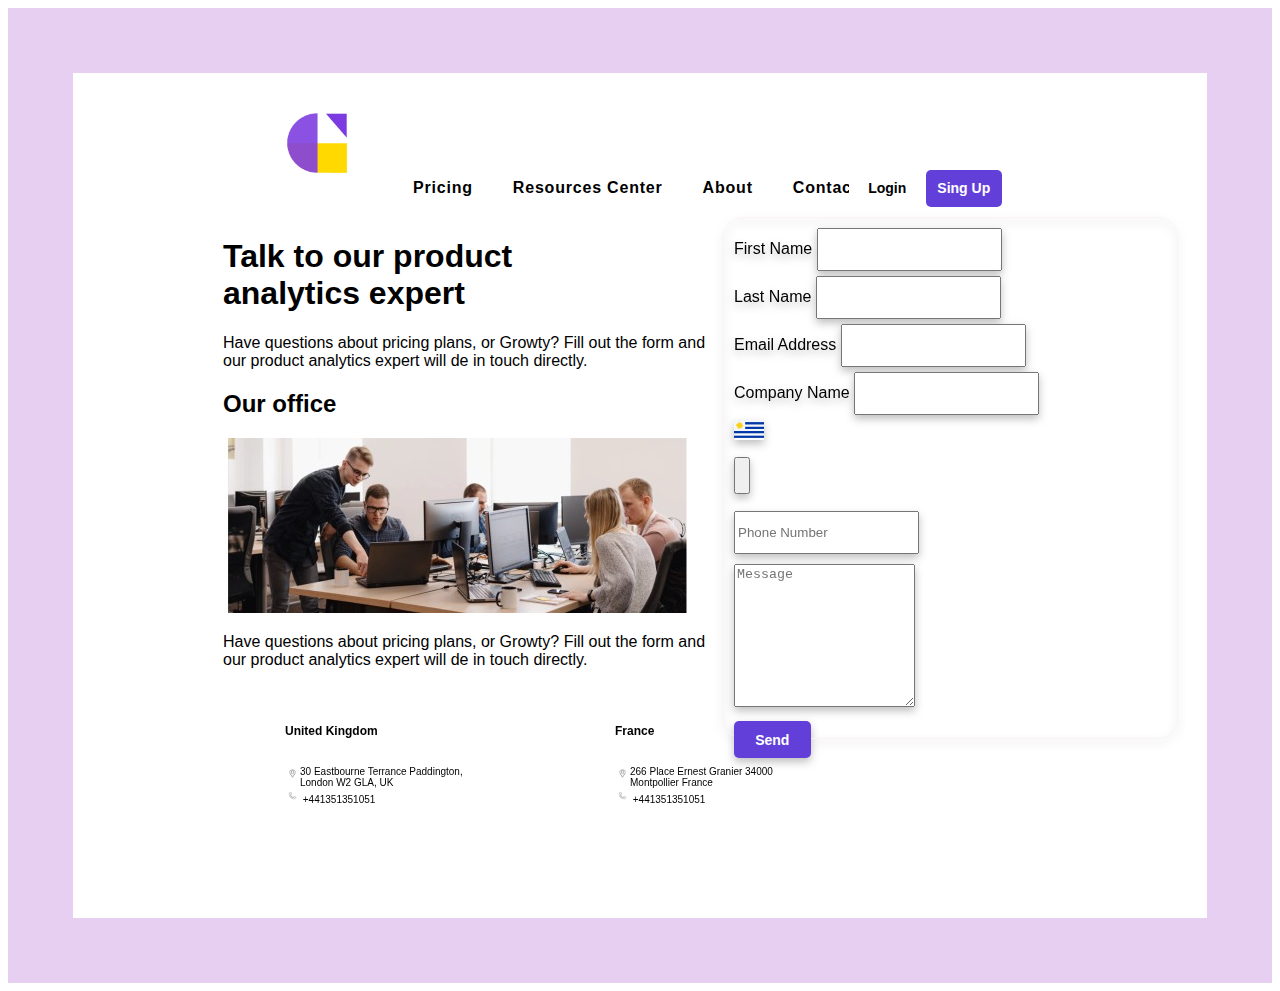
==== index.html @ 48458523 "arreglo error de priettier en html" ====
<!DOCTYPE html>
<html lang="en">
  <head>
    <meta charset="UTF-8" />
    <meta http-equiv="X-UA-Compatible" content="IE=edge" />
    <meta name="viewport" content="width=device-width, initial-scale=1.0" />
    <link rel="stylesheet" href="./styles/global.css" />
    <link
      href="https://fonts.google.com/specimen/Inter+Tight?query=inter"
      rel="stylesheet"
    />
    <link
      rel="icon"
      type="image/G-icon"
      href="/assets/images/icon/logo-Figma.ico"
    />
    <title>Proyecto Figma Html</title>
    <link
      href="https://cdn.jsdelivr.net/npm/bootstrap@5.3.0/dist/css/bootstrap.min.css"
      rel="stylesheet"
      integrity="sha384-9ndCyUaIbzAi2FUVXJi0CjmCapSmO7SnpJef0486qhLnuZ2cdeRhO02iuK6FUUVM"
      crossorigin="anonymous"
    />
  </head>

  <body class="body" style="border-color: #e7cff2">
    <header class="header-container">
      <div class="menu">
        <div class="logo-menu">
          <img
            width="100px"
            src="./assets/images/logo Figma.png"
            alt="Logo Figma"
          />
        </div>

        <nav class="space-menu">
          <a class="space-menu">Pricing</a>
          <a class="space-menu">Resources Center</a>
          <a class="space-menu">About</a>
          <a class="space-menu">Contact</a>
        </nav>

        <div class="button-nav">
          <button class="button white" onclick="login('registro')">
            Login
          </button>
          <button class="button violet" onclick="login('inicio')">
            Sing Up
          </button>
        </div>
      </div>
    </header>

    <main class="main">
      <div>
        <h1>Talk to our product <br />analytics expert</h1>
        <p id="parrafo" nav class="p-container">
          Have questions about pricing plans, or Growty? Fill out the form and
          our product analytics expert will de in touch directly.
        </p>
        <h2>Our office</h2>
        <div class="img-container">
          <div class="img">
            <img
              src="./assets/images/img working in the office.jpg"
              alt="equipo de trabajo"
            />
          </div>
        </div>
        <p class="p-container">
          Have questions about pricing plans, or Growty? Fill out the form and
          our product analytics expert will de in touch directly.
        </p>
      </div>
      <div>
        <form class="form-container" autocomplete="on">
          <div class="input-group">
            <div class="row">
              <div class="col">
                <label for="FirstName" class="form-label">First Name</label>
                <input
                  type="FirstName"
                  class="form-control"
                  id="FirstName"
                  style="height: 37px"
                />
              </div>

              <div class="col">
                <label for="LastName" class="form-label">Last Name</label>
                <input
                  type="LastName"
                  class="form-control"
                  id="LastName"
                  style="height: 37px"
                />
              </div>
            </div>
          </div>

          <div class="EmailAddress">
            <label for="EmailAddress" class="form-label">Email Address</label>
            <input
              type="text"
              class="form-control"
              id="EmailAddress"
              style="height: 37px"
            />
          </div>

          <div class="CompanyName">
            <label for="CompanyName" class="form-label">Company Name</label>
            <input
              type="text"
              class="form-control"
              id="CompanyName"
              style="height: 37px"
            />
          </div>

          <div class="input-group" style="top: 10px">
            <div
              class="input-group-text"
              id="btnGroupAddon"
              style="height: 37px"
            >
              <img
                src="./assets/images/png-transparent-uruguay-flag-icon.png"
                width="30 px"
              />
            </div>

            <button
              type="button"
              class="btn btn-outline-secondary dropdown-toggle dropdown-toggle-split"
              data-bs-toggle="dropdown"
              style="height: 37px"
            >
              <span class="visually-hidden"></span>
            </button>
            <ul class="dropdown-menu"></ul>
            <input
              type="number"
              class="form-control"
              placeholder="Phone Number"
              aria-label="Number input with button"
              style="height: 37px"
            />
          </div>

          <div class="Message">
            <label for="Message" class="form-label"></label>
            <textarea
              class="form-control"
              placeholder="Message"
              id="Message"
              style="height: 137px"
            ></textarea>
          </div>
          <div class="d-grid gap-2" ;>
            <button type="Send" style="margin-top: 5px" class="button violet">
              Send
            </button>
          </div>
        </form>
      </div>
    </main>

    <footer>
      <div class="footer">
        <div class="footer1">
          <h6 style="font-size: 12px">United Kingdom</h6>
          <img
            src="./assets/images/icono ubicacion transparente-1.jpg"
            alt="icono ubicacion"
            style="float: left; width: 15px"
          />
          <div style="font-size: 10px" ;>
            30 Eastbourne Terrance Paddington, London W2 GLA, UK
            <div class="phone" style="font-size: 10px" ;>
              <img
                src="./assets/images/icono telefono transparente-1.jpg"
                alt="icono telefono"
                style="width: 15px"
              />
              +441351351051
            </div>
          </div>
        </div>
        <div class="footer2">
          <h6 style="font-size: 12px">France</h6>
          <img
            src="./assets/images/icono ubicacion transparente-1.jpg"
            alt="icono ubicacion"
            style="float: left; width: 15px"
          />

          <div style="font-size: 10px" ;>
            266 Place Ernest Granier 34000 Montpollier France
            <div class="phone" style="font-size: 10px" ;>
              <img
                src="./assets/images/icono telefono transparente-1.jpg"
                alt="icono telefono"
                style="width: 15px"
              />
              +441351351051
            </div>
          </div>
        </div>
      </div>
    </footer>
  </body>
</html>
---- styles/global.css ----
* Design*/
* {
  font-family: 'Inter', sans-serif;
  border-radius: 20px;
  box-sizing: border-box;
}

/*Body*/
body.body {
  border: 65px solid rgb(117, 84, 227);
}

.body {
  font-family: 'Inter', sans-serif;
  height: 845px;
}

/*Header*/

.logo-menu{
  margin: 20px;}
  
.header-container{
  font-style: normal;
  font-weight: 700;
  font-size: 16px;

  display: flex;
  letter-spacing: 0.05em;
  flex-direction: row;
  justify-content: space-between;
  align-items: center;
  margin: 0px 180px 0px 180px}

/* Menu */
.menu {
  display: flex;
  align-items: baseline;}

.p-container {
  width: 500px;
  padding-top: 0px;
  font-family: 'Inter', sans-serif;
  font-size: 16px;
}

.space-menu {
  margin-top: 20px;
  display: -webkit-box;
  justify-content:space-between;
  flex-direction: row;
  align-items: center;
  padding: 10px;
  gap: 20px;
  font-family: 'Inter', sans-serif;
  color: black;
  text-decoration: none;
  text-align: center;
  vertical-align: middle;
}



.button-nav {
  font-family: 'Inter', sans-serif;
  display: flex;
  justify-content: flex-end;
  height: 37px;
  padding-right: 25px;
}

/* Design button login-singup */
.button {
  font-family: 'Inter', sans-serif;
  min-width: 76.5px;
  height: 37px;
  border: solid 0px;
  border-radius: 5px;
  text-align: center;
  text-decoration: none;
  transition: all 500ms ease;
  cursor: pointer;
  font-size: 14px;
  font-weight: 700;
  font-weight: bold;
}

.violet {
  background-color: #623fd8;
  color: #fff;
}

.white {
  background-color: #fff;
}

.main {
display: flex;
justify-content: space-around;
margin: 0px 150px;}

/* Form */
.form-container {
  font-family: 'Inter', sans-serif;
  width: 433px;
  height: 500px;
  left: calc(50% - 500px / 2 + 433px);
  border: 1px solid #faf3f3;
  filter: drop-shadow(0px 4px 4px rgba(0, 0, 0, 0.25));
  border-radius: 20px;
  padding: 10px;}

.container-section {
  background-color: white;
  margin-right: 28px;
}

.img-container {
  padding-top: 0px;
}

.form-control {
  height: 137px;
  margin-top: 0px;
  margin-bottom: 5px;
}

#Message {
  margin-top: 5px;
}

/* Footer */
.footer {
  font-family: 'Inter', sans-serif;
  display: flex;
  flex-direction: row;
  align-items: flex-start;
  padding-top: 30px;
  gap: 125px;
  position: absolute;
  width: 611px;
  height: 142px;
  left: 215px;
  top: 641px;
  margin-top: 25px;
  margin-left: 70px;
  
  }
  .footer1 {
    height: 120px;
    width: 205px;
    left: 5px;
    top: 11px;
    justify-content: space-between;
    display: inline-block;
    flex-direction: column;
    justify-content: space-between;
    align-items: flex-start;
    flex: none;
    order: 0;
    flex-grow: 0;
    
      
  }
  .footer2 {
    height: 120px;
    width: 205px;
    left: 236px;
    top: 11px;
    justify-content: space-between;
    display:  inline-block;
    flex-direction: column;
    align-items: flex-start; 
    flex: none;
    order: 1;
    flex-grow: 0;
    
  }
  
 
#parrafos {
  font-family: 'Inter', sans-serif;
  font-style: normal;
  line-height: 19px;
  display: flex;
  align-items: center;
  position: absolute;
  width: 468px;
  height: 106px;
  }

#h1 {
  position: absolute;
  width: 431px;
  height: 78px;
  left: 74px;
  top: 128px;
  font-family: 'Inter', sans-serif;
  font-size: 32px;
  font-weight: 800;
  line-height: 39px;
  letter-spacing: 0em;
  text-align: left;
}

#h2 {
  font-family: 'Inter', sans-serif;
  font-style: normal;
  font-weight: 700;
  line-height: 22px;
  letter-spacing: 0em;
  text-align: left;
}
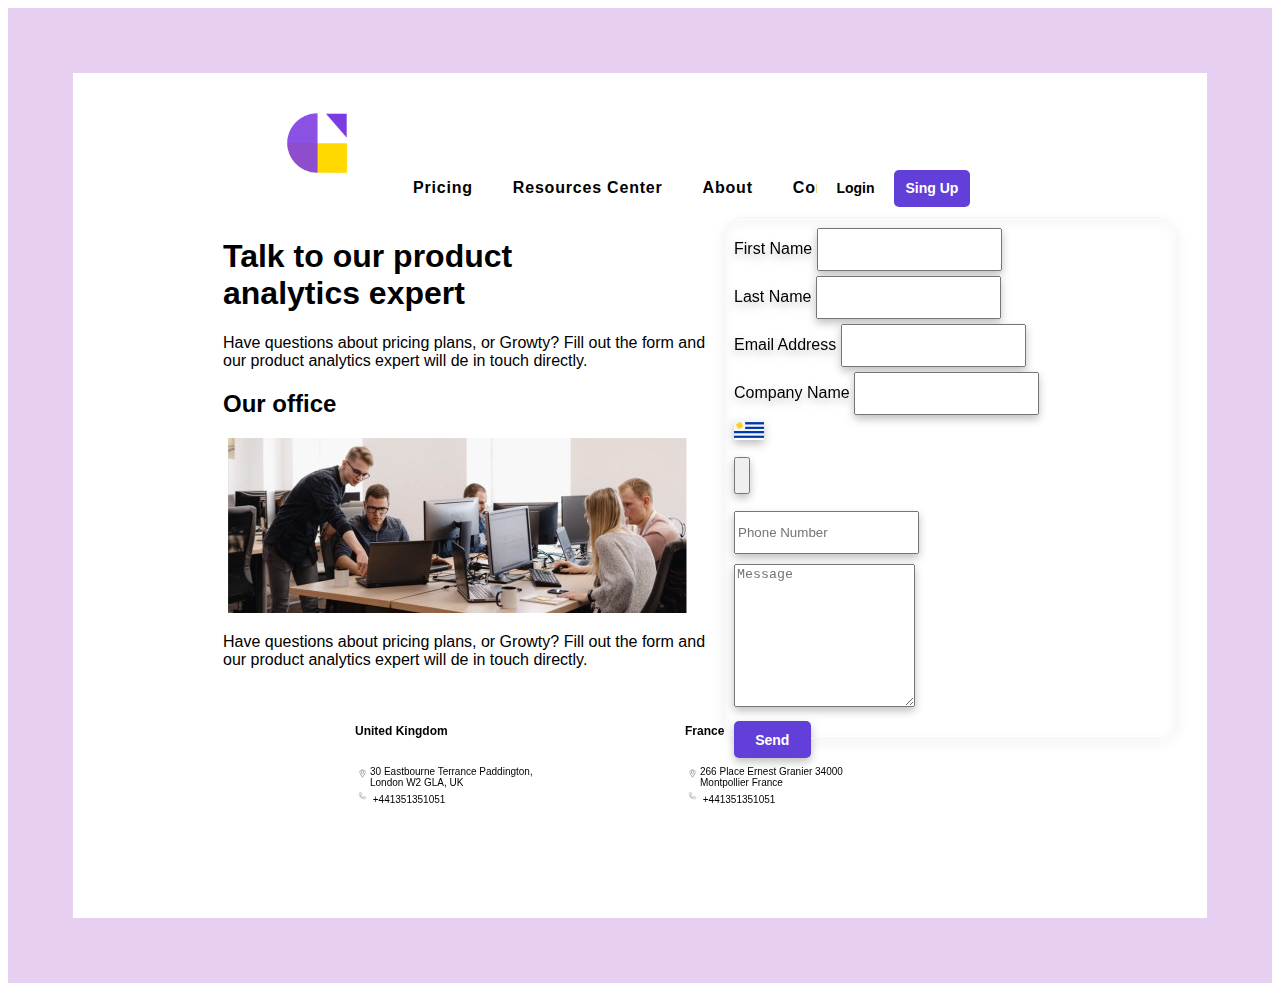
==== commit 9974650f: "modifico html nuevamente porque no le aparece a Nati la ultima y se veian errores en prettier" ====
--- a/index.html
+++ b/index.html
@@ -33,22 +33,17 @@
             alt="Logo Figma"
           />
         </div>
-
-        <nav class="space-menu">
-          <a class="space-menu">Pricing</a>
-          <a class="space-menu">Resources Center</a>
-          <a class="space-menu">About</a>
-          <a class="space-menu">Contact</a>
-        </nav>
-
-        <div class="button-nav">
-          <button class="button white" onclick="login('registro')">
-            Login
-          </button>
-          <button class="button violet" onclick="login('inicio')">
-            Sing Up
-          </button>
-        </div>
+      </div>
+      <nav class="space-menu">
+        <a class="space-menu">Pricing</a>
+        <a class="space-menu">Resources Center</a>
+        <a class="space-menu">About</a>
+        <a class="space-menu">Contact</a>
+      </nav>
+
+      <div class="button-log">
+        <button class="button white" onclick="login('registro')">Login</button>
+        <button class="button violet" onclick="login('inicio')">Sing Up</button>
       </div>
     </header>
 
--- a/styles/global.css
+++ b/styles/global.css
@@ -16,6 +16,7 @@
 }
 
 /*Header*/
+
 
 .logo-menu{
   margin: 20px;}
@@ -24,18 +25,14 @@
   font-style: normal;
   font-weight: 700;
   font-size: 16px;
-
   display: flex;
   letter-spacing: 0.05em;
   flex-direction: row;
   justify-content: space-between;
-  align-items: center;
-  margin: 0px 180px 0px 180px}
-
-/* Menu */
-.menu {
-  display: flex;
-  align-items: baseline;}
+  align-items: baseline;
+  margin: 0px 180px 0px 180px;}
+
+
 
 .p-container {
   width: 500px;
@@ -45,7 +42,7 @@
 }
 
 .space-menu {
-  margin-top: 20px;
+  margin-top: 10px;
   display: -webkit-box;
   justify-content:space-between;
   flex-direction: row;
@@ -61,12 +58,12 @@
 
 
 
-.button-nav {
+.button-log {
   font-family: 'Inter', sans-serif;
   display: flex;
   justify-content: flex-end;
   height: 37px;
-  padding-right: 25px;
+  padding-right: 65px;
 }
 
 /* Design button login-singup */
@@ -143,7 +140,7 @@
   left: 215px;
   top: 641px;
   margin-top: 25px;
-  margin-left: 70px;
+  margin-left: 140px;
   
   }
   .footer1 {
@@ -151,7 +148,6 @@
     width: 205px;
     left: 5px;
     top: 11px;
-    justify-content: space-between;
     display: inline-block;
     flex-direction: column;
     justify-content: space-between;
@@ -177,7 +173,6 @@
     
   }
   
- 
 #parrafos {
   font-family: 'Inter', sans-serif;
   font-style: normal;
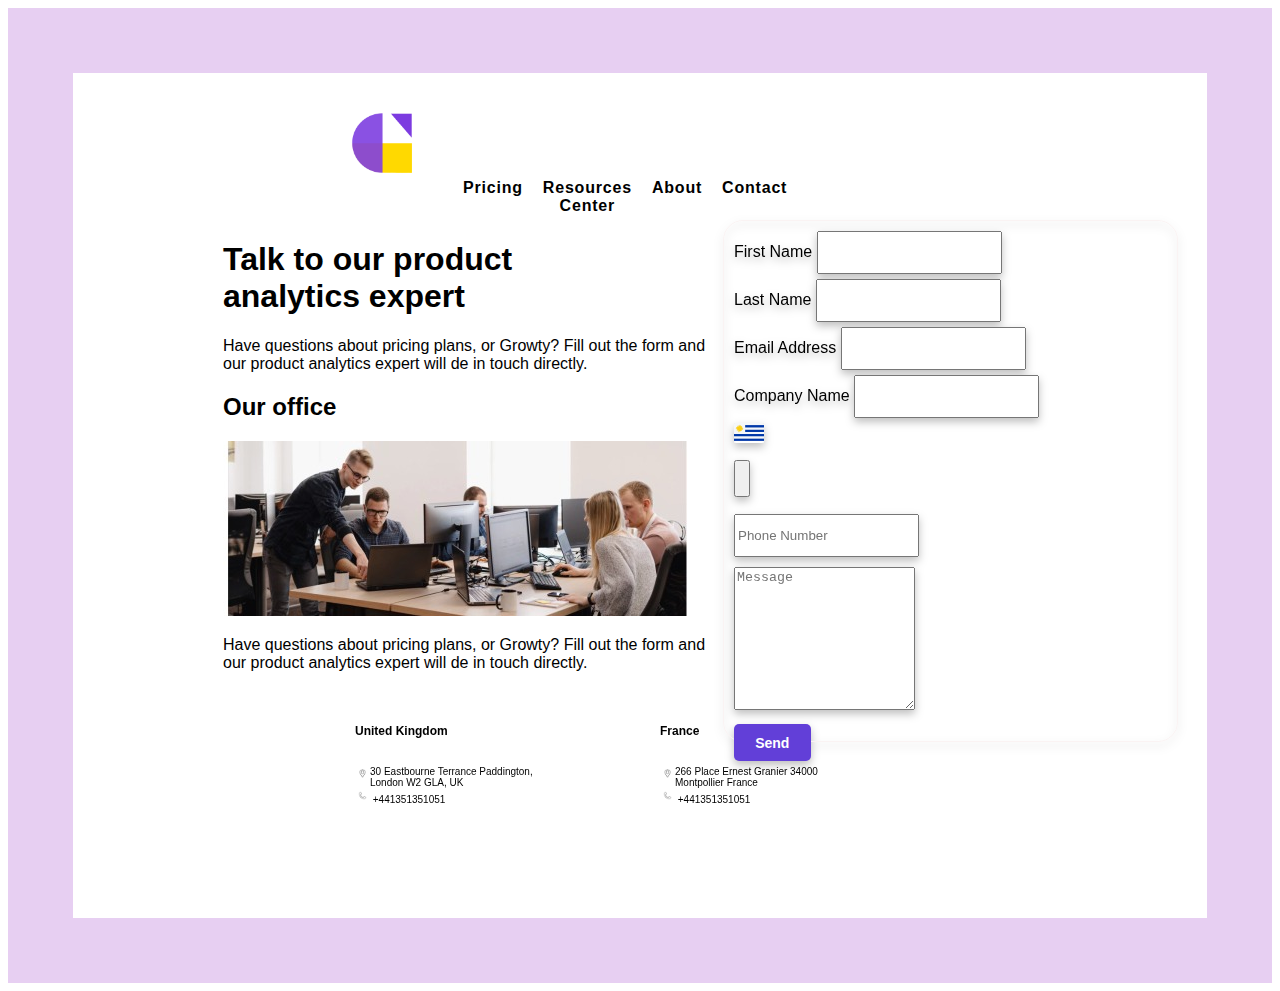
==== commit 88f1d655: "modificaciones por correciones en la entrega html y css" ====
--- a/index.html
+++ b/index.html
@@ -34,7 +34,7 @@
           />
         </div>
       </div>
-      <nav class="space-menu">
+      <nav class="Space-Menu">
         <a class="space-menu">Pricing</a>
         <a class="space-menu">Resources Center</a>
         <a class="space-menu">About</a>
--- a/styles/global.css
+++ b/styles/global.css
@@ -1,6 +1,5 @@
-* Design*/
-* {
-  font-family: 'Inter', sans-serif;
+* Design*/ * {
+  font-family: "Inter", sans-serif;
   border-radius: 20px;
   box-sizing: border-box;
 }
@@ -11,64 +10,66 @@
 }
 
 .body {
-  font-family: 'Inter', sans-serif;
+  font-family: "Inter", sans-serif;
   height: 845px;
 }
 
 /*Header*/
 
-
-.logo-menu{
-  margin: 20px;}
-  
-.header-container{
+.logo-menu {
+  margin: 20px;
+  padding-left: 65px;
+}
+
+.header-container {
   font-style: normal;
   font-weight: 700;
   font-size: 16px;
   display: flex;
   letter-spacing: 0.05em;
   flex-direction: row;
-  justify-content: space-between;
+  justify-content: space-around;
   align-items: baseline;
-  margin: 0px 180px 0px 180px;}
-
-
+  margin: 0px 180px 0px 180px;
+}
 
 .p-container {
   width: 500px;
   padding-top: 0px;
-  font-family: 'Inter', sans-serif;
+  font-family: "Inter", sans-serif;
   font-size: 16px;
 }
-
+.Space-Menu {
+  display: flex;
+  justify-content: space-around;
+  padding-right: 480px;
+  gap: 10px;
+}
 .space-menu {
   margin-top: 10px;
   display: -webkit-box;
-  justify-content:space-between;
+  justify-content: space-between;
   flex-direction: row;
   align-items: center;
-  padding: 10px;
+  padding: 5px;
   gap: 20px;
-  font-family: 'Inter', sans-serif;
+  font-family: "Inter", sans-serif;
   color: black;
   text-decoration: none;
   text-align: center;
   vertical-align: middle;
 }
-
-
-
 .button-log {
-  font-family: 'Inter', sans-serif;
+  font-family: "Inter", sans-serif;
   display: flex;
   justify-content: flex-end;
   height: 37px;
-  padding-right: 65px;
+  padding-right: 110px;
 }
 
 /* Design button login-singup */
 .button {
-  font-family: 'Inter', sans-serif;
+  font-family: "Inter", sans-serif;
   min-width: 76.5px;
   height: 37px;
   border: solid 0px;
@@ -92,20 +93,22 @@
 }
 
 .main {
-display: flex;
-justify-content: space-around;
-margin: 0px 150px;}
+  display: flex;
+  justify-content: space-around;
+  margin: 0px 150px;
+}
 
 /* Form */
 .form-container {
-  font-family: 'Inter', sans-serif;
+  font-family: "Inter", sans-serif;
   width: 433px;
   height: 500px;
   left: calc(50% - 500px / 2 + 433px);
   border: 1px solid #faf3f3;
   filter: drop-shadow(0px 4px 4px rgba(0, 0, 0, 0.25));
   border-radius: 20px;
-  padding: 10px;}
+  padding: 10px;
+}
 
 .container-section {
   background-color: white;
@@ -128,12 +131,12 @@
 
 /* Footer */
 .footer {
-  font-family: 'Inter', sans-serif;
+  font-family: "Inter", sans-serif;
   display: flex;
   flex-direction: row;
   align-items: flex-start;
   padding-top: 30px;
-  gap: 125px;
+  gap: 100px;
   position: absolute;
   width: 611px;
   height: 142px;
@@ -141,40 +144,36 @@
   top: 641px;
   margin-top: 25px;
   margin-left: 140px;
-  
-  }
-  .footer1 {
-    height: 120px;
-    width: 205px;
-    left: 5px;
-    top: 11px;
-    display: inline-block;
-    flex-direction: column;
-    justify-content: space-between;
-    align-items: flex-start;
-    flex: none;
-    order: 0;
-    flex-grow: 0;
-    
-      
-  }
-  .footer2 {
-    height: 120px;
-    width: 205px;
-    left: 236px;
-    top: 11px;
-    justify-content: space-between;
-    display:  inline-block;
-    flex-direction: column;
-    align-items: flex-start; 
-    flex: none;
-    order: 1;
-    flex-grow: 0;
-    
-  }
-  
+}
+.footer1 {
+  height: 120px;
+  width: 205px;
+  left: 5px;
+  top: 11px;
+  display: inline-block;
+  flex-direction: column;
+  justify-content: space-between;
+  align-items: flex-start;
+  flex: none;
+  order: 0;
+  flex-grow: 0;
+}
+.footer2 {
+  height: 120px;
+  width: 205px;
+  left: 236px;
+  top: 11px;
+  justify-content: space-between;
+  display: inline-block;
+  flex-direction: column;
+  align-items: flex-start;
+  flex: none;
+  order: 1;
+  flex-grow: 0;
+}
+
 #parrafos {
-  font-family: 'Inter', sans-serif;
+  font-family: "Inter", sans-serif;
   font-style: normal;
   line-height: 19px;
   display: flex;
@@ -182,7 +181,7 @@
   position: absolute;
   width: 468px;
   height: 106px;
-  }
+}
 
 #h1 {
   position: absolute;
@@ -190,7 +189,7 @@
   height: 78px;
   left: 74px;
   top: 128px;
-  font-family: 'Inter', sans-serif;
+  font-family: "Inter", sans-serif;
   font-size: 32px;
   font-weight: 800;
   line-height: 39px;
@@ -199,12 +198,10 @@
 }
 
 #h2 {
-  font-family: 'Inter', sans-serif;
+  font-family: "Inter", sans-serif;
   font-style: normal;
   font-weight: 700;
   line-height: 22px;
   letter-spacing: 0em;
   text-align: left;
 }
-
-
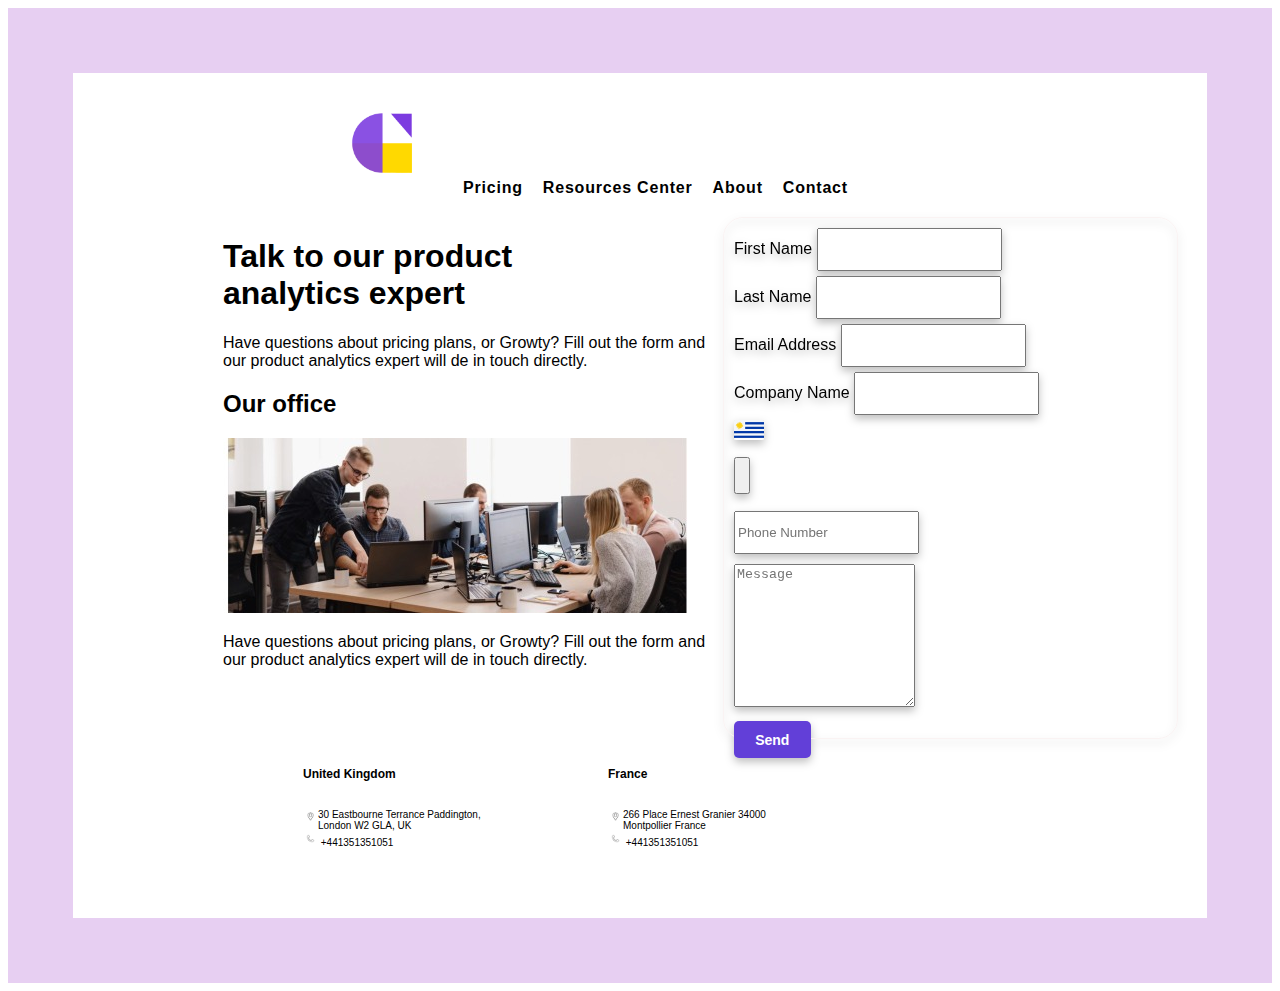
==== commit 5134372d: "agregue estilo en menu para alinear oresources center, solo modifique en html" ====
--- a/index.html
+++ b/index.html
@@ -36,7 +36,7 @@
       </div>
       <nav class="Space-Menu">
         <a class="space-menu">Pricing</a>
-        <a class="space-menu">Resources Center</a>
+        <a class="space-menu" style="width:max-content;">Resources Center</a>
         <a class="space-menu">About</a>
         <a class="space-menu">Contact</a>
       </nav>
--- a/styles/global.css
+++ b/styles/global.css
@@ -40,6 +40,7 @@
   font-size: 16px;
 }
 .Space-Menu {
+
   display: flex;
   justify-content: space-around;
   padding-right: 480px;
@@ -134,16 +135,13 @@
   font-family: "Inter", sans-serif;
   display: flex;
   flex-direction: row;
-  align-items: flex-start;
-  padding-top: 30px;
-  gap: 100px;
-  position: absolute;
+  align-items: flex-start; 
+  gap: 100px;  
   width: 611px;
   height: 142px;
   left: 215px;
-  top: 641px;
-  margin-top: 25px;
-  margin-left: 140px;
+  top: 641px;  
+  margin-left: 230px;
 }
 .footer1 {
   height: 120px;
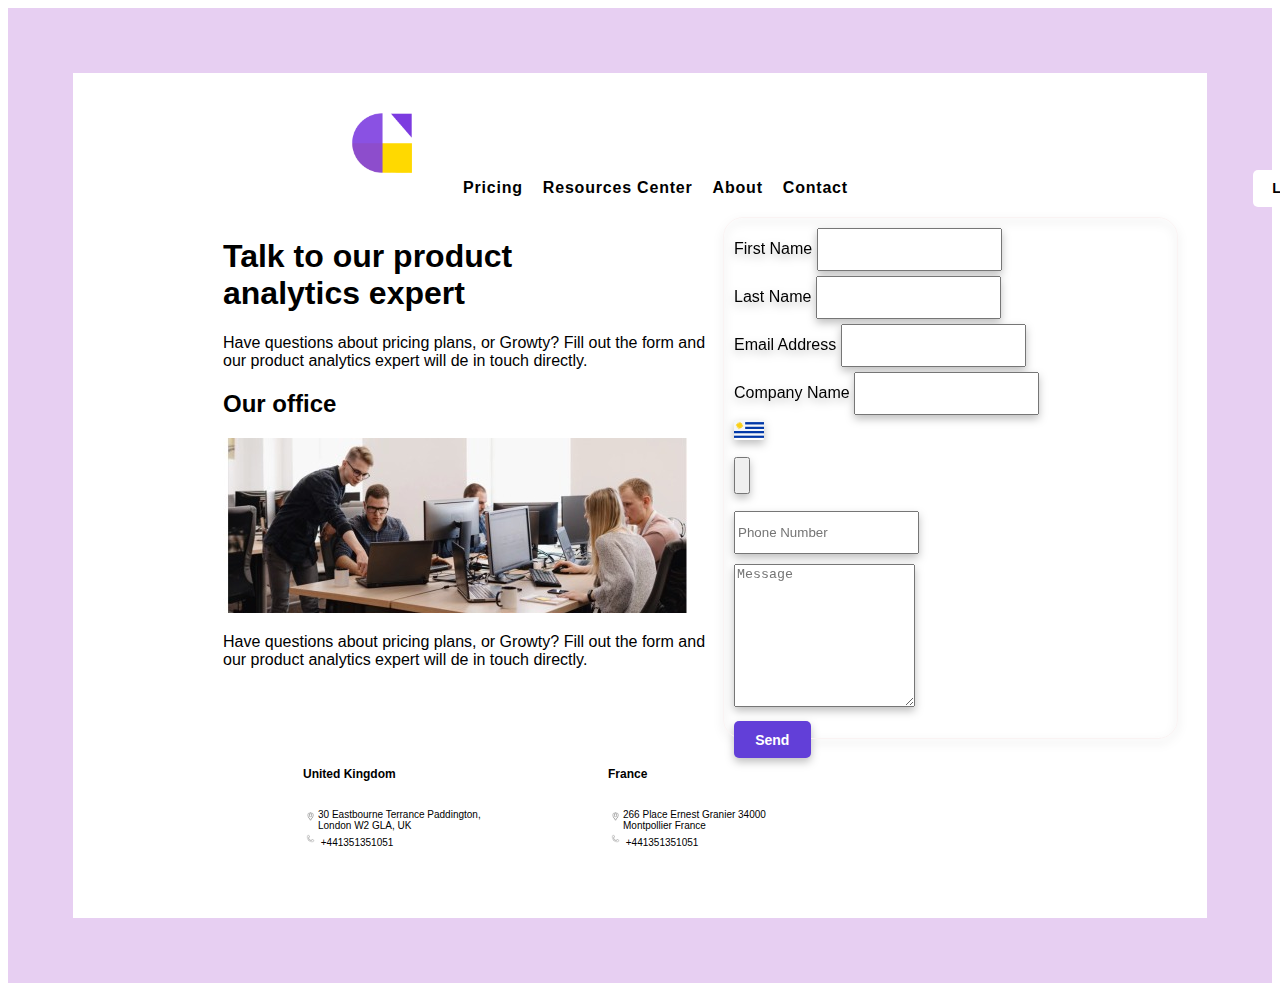
==== commit 76c56ab5: "modifique logo" ====
--- a/index.html
+++ b/index.html
@@ -12,7 +12,7 @@
     <link
       rel="icon"
       type="image/G-icon"
-      href="/assets/images/icon/logo-Figma.ico"
+      href="./assets/images/icon/logo-Figma.ico"
     />
     <title>Proyecto Figma Html</title>
     <link
--- a/styles/global.css
+++ b/styles/global.css
@@ -43,7 +43,7 @@
 
   display: flex;
   justify-content: space-around;
-  padding-right: 480px;
+  padding-right: 400px;
   gap: 10px;
 }
 .space-menu {
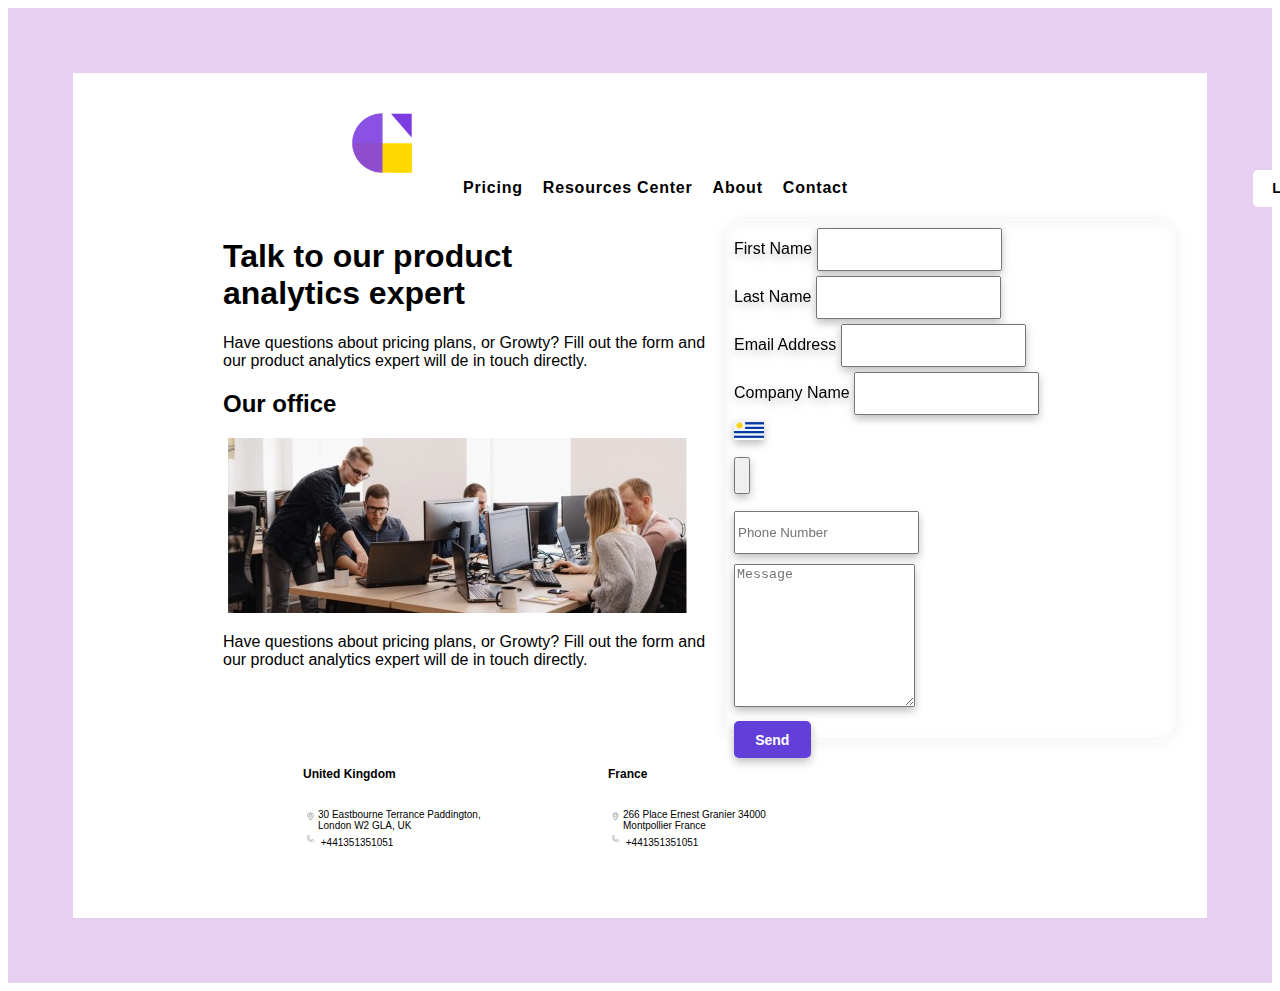
==== commit df773380: "función Alert" ====
--- a/index.html
+++ b/index.html
@@ -36,7 +36,7 @@
       </div>
       <nav class="Space-Menu">
         <a class="space-menu">Pricing</a>
-        <a class="space-menu" style="width:max-content;">Resources Center</a>
+        <a class="space-menu" style="width: max-content">Resources Center</a>
         <a class="space-menu">About</a>
         <a class="space-menu">Contact</a>
       </nav>
@@ -154,7 +154,12 @@
             ></textarea>
           </div>
           <div class="d-grid gap-2" ;>
-            <button type="Send" style="margin-top: 5px" class="button violet">
+            <button
+              type="Send"
+              style="margin-top: 5px"
+              class="button violet"
+              onclick="login('Send')"
+            >
               Send
             </button>
           </div>
@@ -205,5 +210,7 @@
         </div>
       </div>
     </footer>
+
+    <script src="/styles/index.js"></script>
   </body>
 </html>
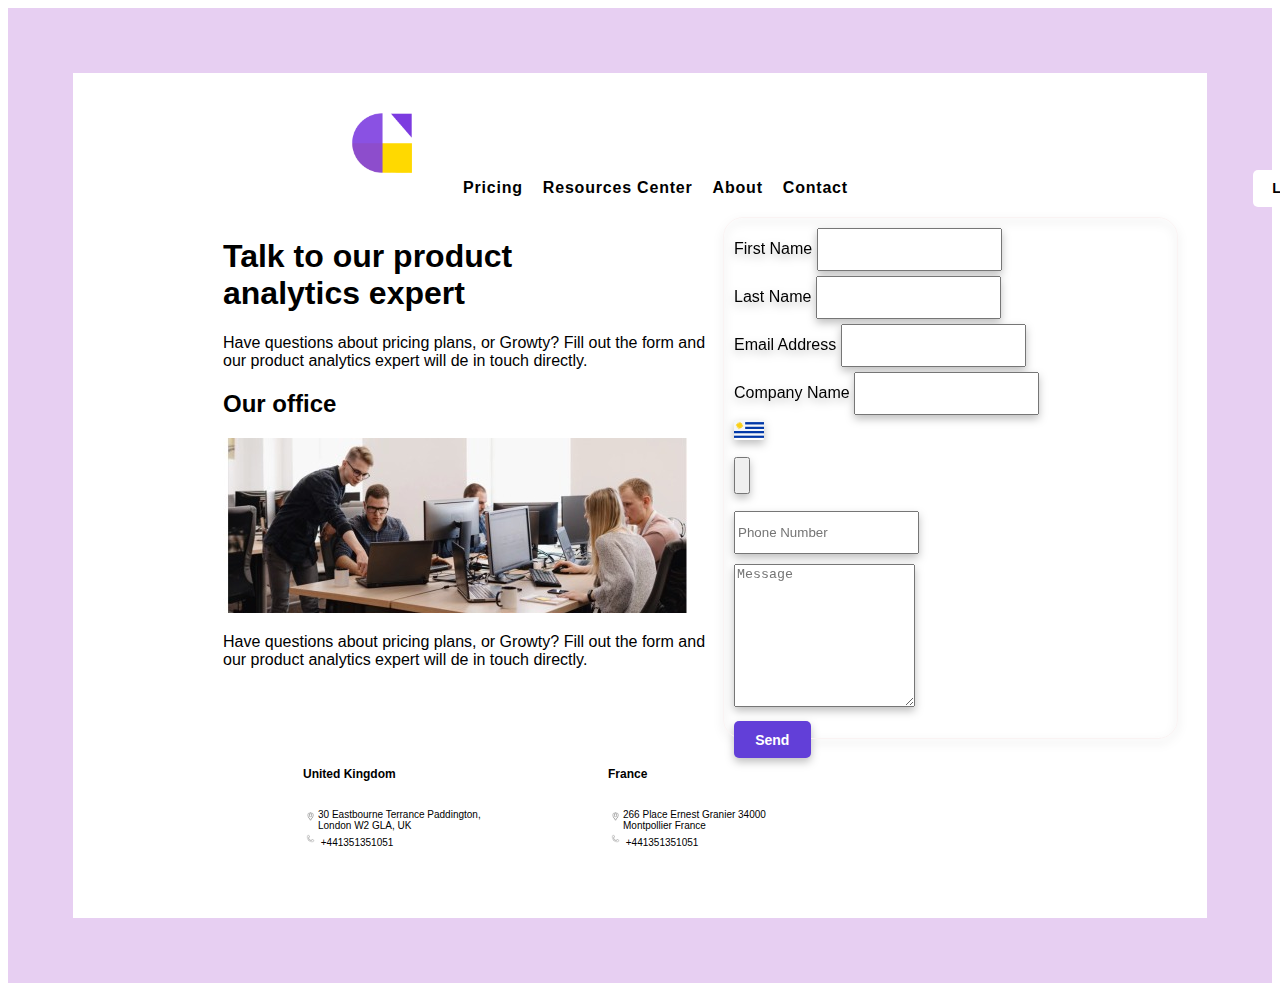
==== commit f9f83a2b: "Cambios en el Alert" ====
--- a/index.html
+++ b/index.html
@@ -69,7 +69,7 @@
         </p>
       </div>
       <div>
-        <form class="form-container" autocomplete="on">
+        <form id="form-container" autocomplete="on">
           <div class="input-group">
             <div class="row">
               <div class="col">
--- a/styles/global.css
+++ b/styles/global.css
@@ -100,7 +100,7 @@
 }
 
 /* Form */
-.form-container {
+#form-container {
   font-family: "Inter", sans-serif;
   width: 433px;
   height: 500px;
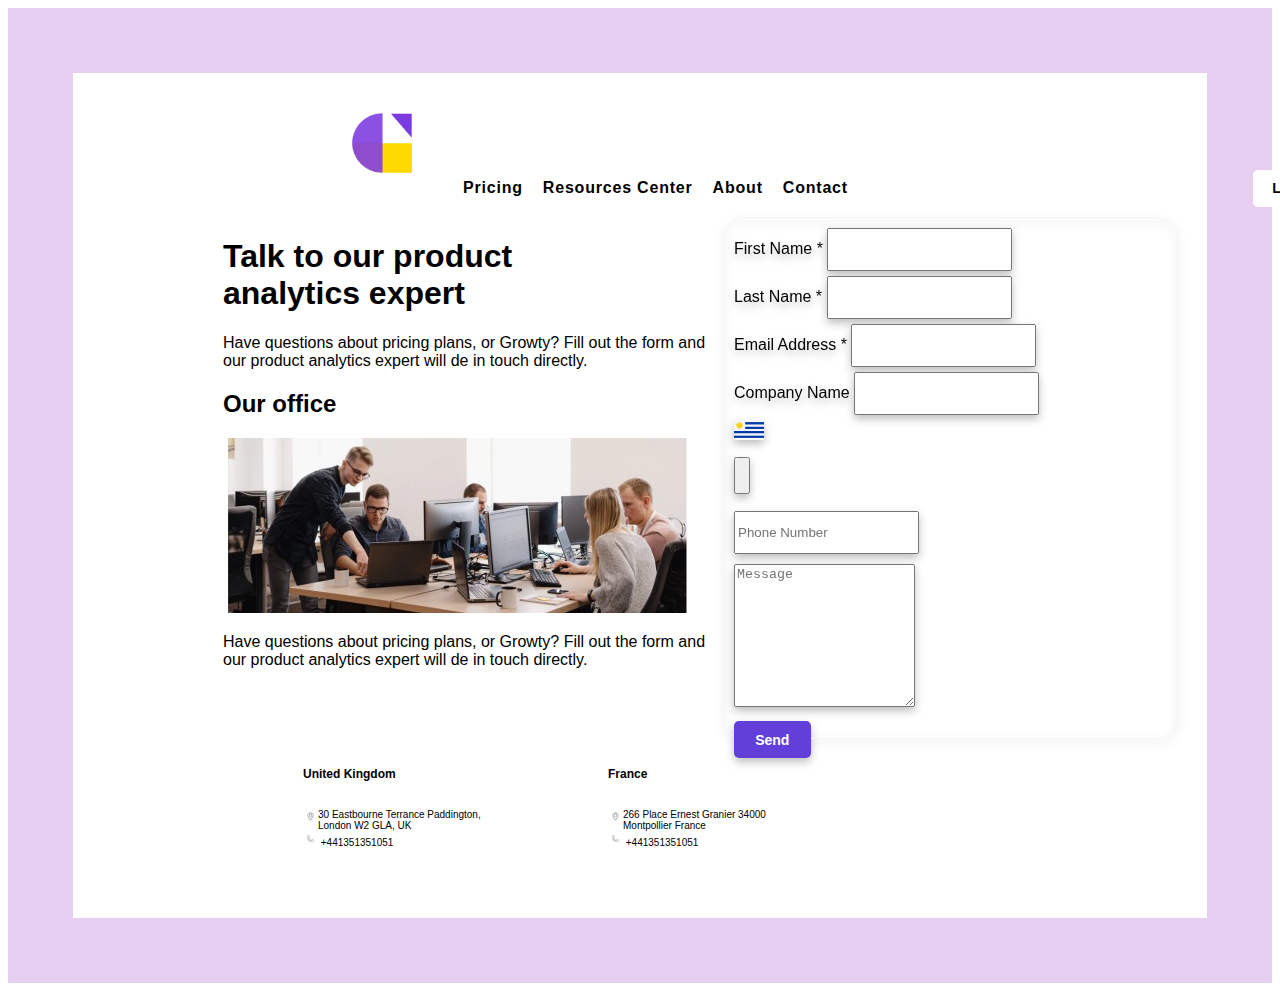
==== commit 4e5aa1e9: "Cambios en el Html y en el .js para que me tome el Alert y el consol.log" ====
--- a/index.html
+++ b/index.html
@@ -69,38 +69,46 @@
         </p>
       </div>
       <div>
-        <form id="form-container" autocomplete="on">
+        <form class="form-container"
+              autocomplete="on"
+              onsubmit="sendForm(event)">
           <div class="input-group">
             <div class="row">
               <div class="col">
-                <label for="FirstName" class="form-label">First Name</label>
+                <label for="FirstName" class="form-label">First Name *</label>
                 <input
                   type="FirstName"
                   class="form-control"
                   id="FirstName"
+                  name="fistName"
                   style="height: 37px"
+                  required
                 />
               </div>
 
               <div class="col">
-                <label for="LastName" class="form-label">Last Name</label>
+                <label for="LastName" class="form-label">Last Name *</label>
                 <input
                   type="LastName"
                   class="form-control"
                   id="LastName"
+                  name="lastName"
                   style="height: 37px"
+                  required
                 />
               </div>
             </div>
           </div>
 
           <div class="EmailAddress">
-            <label for="EmailAddress" class="form-label">Email Address</label>
+            <label for="EmailAddress" class="form-label">Email Address *</label>
             <input
-              type="text"
+              type="email"
               class="form-control"
               id="EmailAddress"
-              style="height: 37px"
+              name="email"
+              style="height: 37px"
+              required
             />
           </div>
 
@@ -110,6 +118,7 @@
               type="text"
               class="form-control"
               id="CompanyName"
+              name="company"
               style="height: 37px"
             />
           </div>
@@ -138,9 +147,12 @@
             <input
               type="number"
               class="form-control"
+              id="phoneNumbre"
+              name="phoneNumber"
               placeholder="Phone Number"
               aria-label="Number input with button"
               style="height: 37px"
+              required
             />
           </div>
 
@@ -150,18 +162,16 @@
               class="form-control"
               placeholder="Message"
               id="Message"
+              name="message"
               style="height: 137px"
             ></textarea>
           </div>
           <div class="d-grid gap-2" ;>
             <button
-              type="Send"
+              type="submit"
               style="margin-top: 5px"
               class="button violet"
-              onclick="login('Send')"
-            >
-              Send
-            </button>
+              onclick="login('Send')">Send</button>
           </div>
         </form>
       </div>
--- a/styles/global.css
+++ b/styles/global.css
@@ -100,7 +100,7 @@
 }
 
 /* Form */
-#form-container {
+.form-container {
   font-family: "Inter", sans-serif;
   width: 433px;
   height: 500px;
